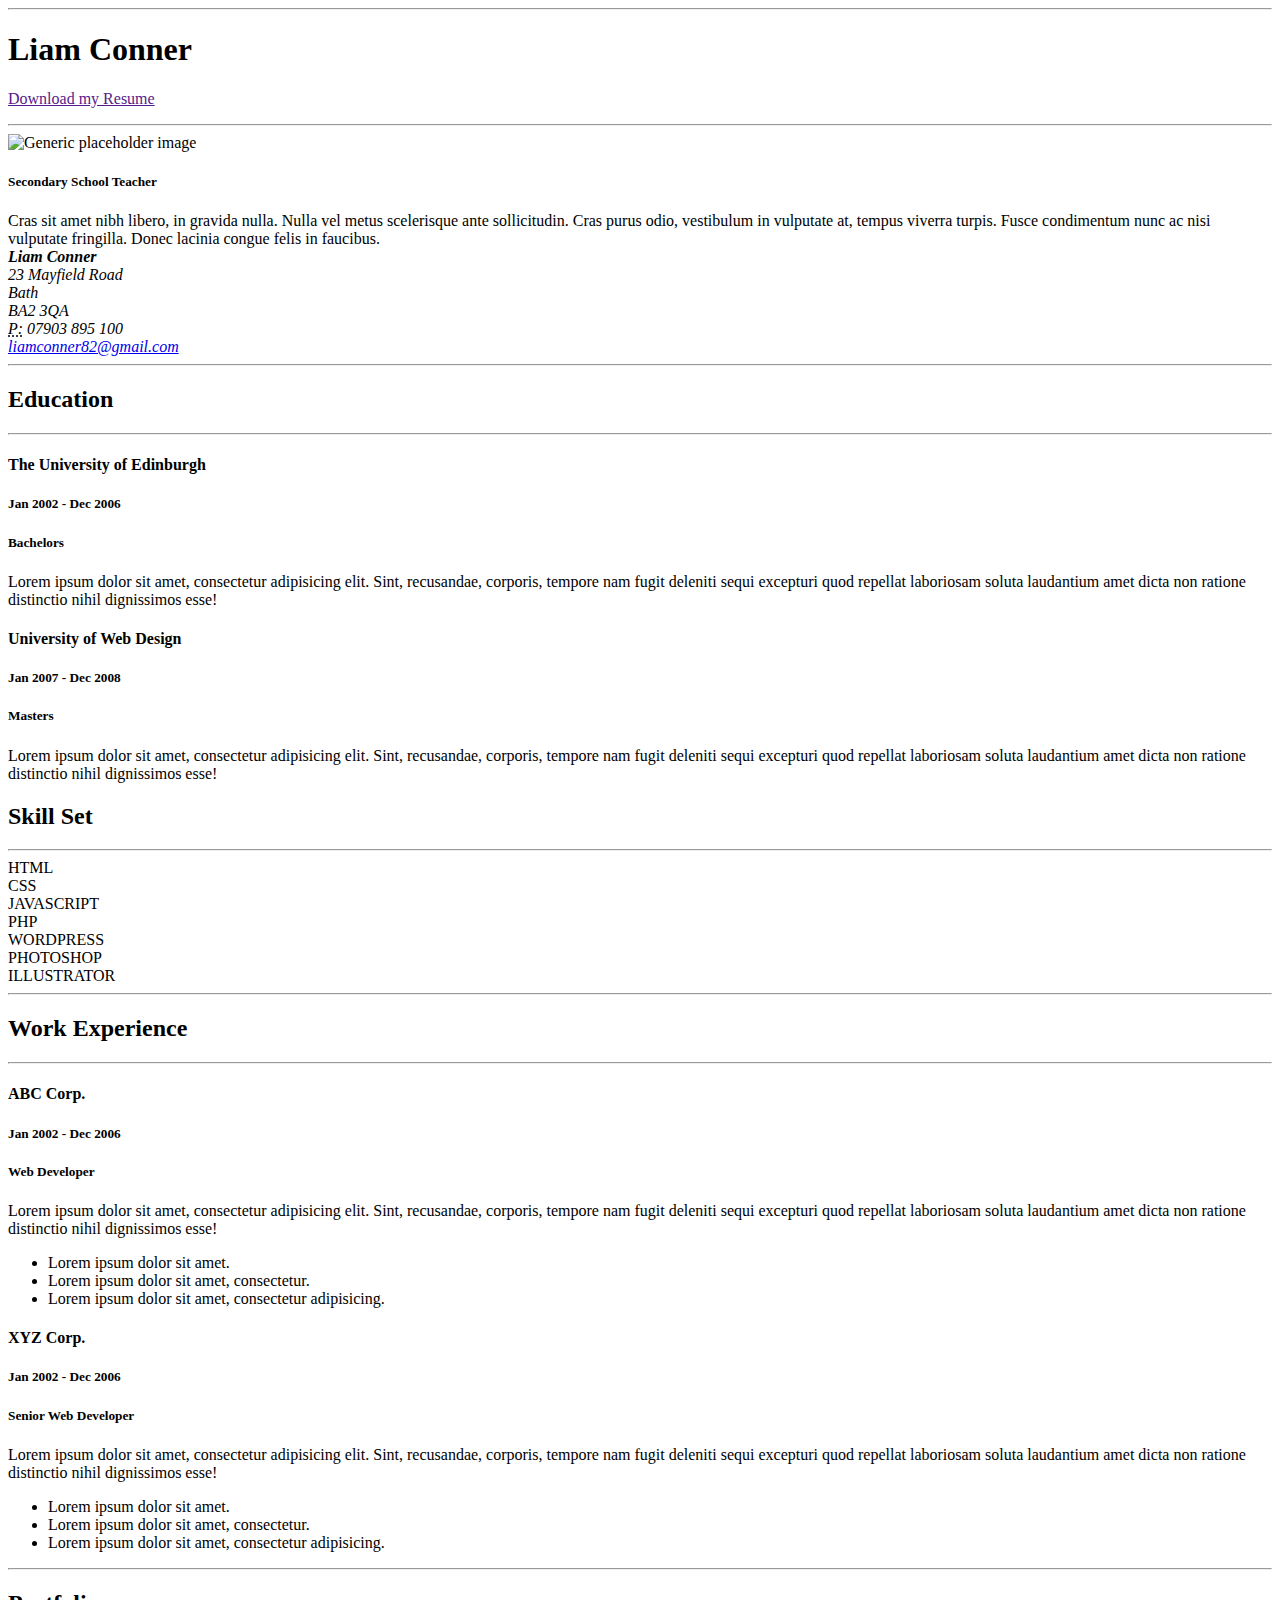
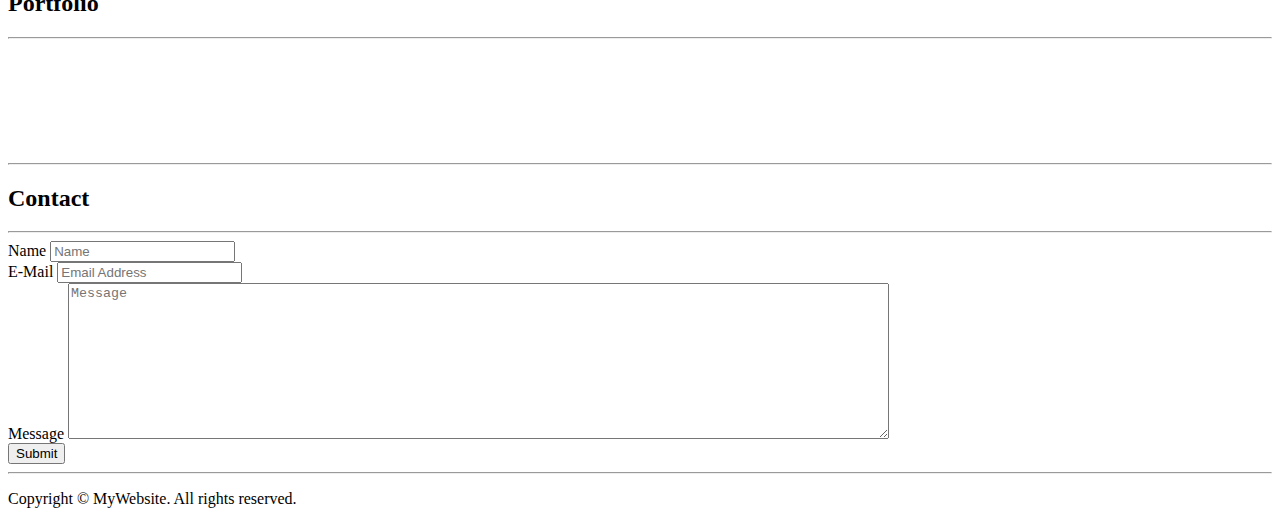
==== index.html @ d0fc73c2 "Rename Liam Conner Resume.html to index.html" ====
<!DOCTYPE html>
<html lang="en">
  <head>
    <meta charset="UTF-8">
    <meta http-equiv="X-UA-Compatible" content="IE=edge">
    <meta name="viewport" content="width=device-width, initial-scale=1">
    <title>Bootstrap Resume Page Template</title>
    <!-- Bootstrap -->
    <link href="css/bootstrap-4.4.1.css" rel="stylesheet">
  </head>
  <body>
    <div class="container">
      <hr>
      <div class="row">
        <div class="col-6">
          <h1>Liam Conner</h1>
        </div>
        <div class="col-6">
          <p class="text-right"><a href="">Download my Resume</a></p>
        </div>
      </div>
      <hr>
      <div class="row">
        <div class="col-md-8 col-sm-12">
          <div class="media">
            <img class="mr-3" src="images/115X115.gif" alt="Generic placeholder image">
            <div class="media-body">
              <h5 class="mt-0">Secondary School Teacher</h5>
              Cras sit amet nibh libero, in gravida nulla. Nulla vel metus scelerisque ante sollicitudin. Cras purus odio, vestibulum in vulputate at, tempus viverra turpis. Fusce condimentum nunc ac nisi vulputate fringilla. Donec lacinia congue felis in faucibus.
            </div>
          </div>
        </div>
        <div class="col-md-4 col-sm-12">
          <div class="row justify-content-md-around m-1">
            <address>
              <strong>Liam Conner</strong><br>
              23 Mayfield Road<br>
              Bath <br>BA2 3QA
				<br>
              <abbr title="Phone">P:</abbr> 07903 895 100<br>
              <a href="mailto:#">liamconner82@gmail.com</a>
            </address>
          </div>
        </div>
      </div>
      <hr>
      <div class="row">
        <div class="col-md-6 col-sm-12">
          <h2>Education</h2>
          <hr>
          <div class="row">
            <div class="col-6">
              <h4>The University of Edinburgh</h4>
            </div>
            <div class="col-6">
              <h5 class="text-right"><span aria-hidden="true"></span> Jan 2002 - Dec 2006</h5>
            </div>
          </div>
          <h5><span class="badge badge-secondary">Bachelors</span></h5>
          <p>Lorem ipsum dolor sit amet, consectetur adipisicing elit. Sint, recusandae, corporis, tempore nam fugit deleniti sequi excepturi quod repellat laboriosam soluta laudantium amet dicta non ratione distinctio nihil dignissimos esse!</p>
          <div class="row">
            <div class="col-6">
              <h4>University of Web Design</h4>
            </div>
            <div class="col-6">
              <h5 class="text-right"><span aria-hidden="true"></span> Jan 2007 - Dec 2008</h5>
            </div>
          </div>
          <h5><span class="badge badge-secondary">Masters</span></h5>
          <p>Lorem ipsum dolor sit amet, consectetur adipisicing elit. Sint, recusandae, corporis, tempore nam fugit deleniti sequi excepturi quod repellat laboriosam soluta laudantium amet dicta non ratione distinctio nihil dignissimos esse!</p>
        </div>
        <div class="col-md-6 col-sm-12">
          <h2>Skill Set</h2>
          <hr>
          <div class="progress mt-4">
            <div class="progress-bar bg-success" role="progressbar" aria-valuenow="85" aria-valuemin="0" aria-valuemax="100" style="width: 85%"> HTML</div>
          </div>
          <div class="progress mt-4">
            <div class="progress-bar bg-success" role="progressbar" aria-valuenow="80" aria-valuemin="0" aria-valuemax="100" style="width: 80%"> CSS</div>
          </div>
          <div class="progress mt-4">
            <div class="progress-bar bg-success" role="progressbar" aria-valuenow="70" aria-valuemin="0" aria-valuemax="100" style="width: 70%"> JAVASCRIPT</div>
          </div>
          <div class="progress mt-4">
            <div class="progress-bar bg-info" role="progressbar" aria-valuenow="60" aria-valuemin="0" aria-valuemax="100" style="width: 60%"> PHP</div>
          </div>
          <div class="progress mt-4">
            <div class="progress-bar bg-warning" role="progressbar" aria-valuenow="55" aria-valuemin="0" aria-valuemax="100" style="width: 55%"> WORDPRESS</div>
          </div>
          <div class="progress mt-4">
            <div class="progress-bar bg-danger" role="progressbar" aria-valuenow="50" aria-valuemin="0" aria-valuemax="100" style="width: 50%"> PHOTOSHOP</div>
          </div>
          <div class="progress mt-4">
            <div class="progress-bar bg-danger" role="progressbar" aria-valuenow="50" aria-valuemin="0" aria-valuemax="100" style="width: 50%"> ILLUSTRATOR</div>
          </div>
        </div>
      </div>
      <hr>
      <h2>Work Experience</h2>
      <hr>
      <div class="row">
        <div class="col-md-6 col-sm-12">
          <div class="row">
            <div class="col-5">
              <h4>ABC Corp.</h4>
            </div>
            <div class="col-6">
              <h5 class="text-right"><span aria-hidden="true"></span> Jan 2002 - Dec 2006</h5>
            </div>
          </div>
          <h5><span class="badge badge-secondary">Web Developer</span></h5>
          <p>Lorem ipsum dolor sit amet, consectetur adipisicing elit. Sint, recusandae, corporis, tempore nam fugit deleniti sequi excepturi quod repellat laboriosam soluta laudantium amet dicta non ratione distinctio nihil dignissimos esse!</p>
          <ul>
            <li>Lorem ipsum dolor sit amet.</li>
            <li>Lorem ipsum dolor sit amet, consectetur.</li>
            <li>Lorem ipsum dolor sit amet, consectetur adipisicing.</li>
          </ul>
        </div>
        <div class="col-md-6 col-sm-12">
          <div class="row">
            <div class="col-5">
              <h4>XYZ Corp.</h4>
            </div>
            <div class="col-6">
              <h5 class="text-right"><span aria-hidden="true"></span> Jan 2002 - Dec 2006</h5>
            </div>
          </div>
          <h5><span class="badge badge-secondary">Senior Web Developer</span></h5>
          <p>Lorem ipsum dolor sit amet, consectetur adipisicing elit. Sint, recusandae, corporis, tempore nam fugit deleniti sequi excepturi quod repellat laboriosam soluta laudantium amet dicta non ratione distinctio nihil dignissimos esse!</p>
          <ul>
            <li>Lorem ipsum dolor sit amet.</li>
            <li>Lorem ipsum dolor sit amet, consectetur.</li>
            <li>Lorem ipsum dolor sit amet, consectetur adipisicing.</li>
          </ul>
        </div>
      </div>
      <hr>
      <h2>Portfolio</h2>
      <hr>
      <div class="container">
        <div class="row text-center">
          <div class="col-sm-4 col-12 p-0"><img class="img-thumbnail"  src="images/300X200.gif" alt=""></div>
          <div class="col-sm-4 col-12 p-0"><img class="img-thumbnail"  src="images/300X200.gif" alt=""></div>
          <div class="col-sm-4 col-12 p-0"><img class="img-thumbnail"  src="images/300X200.gif" alt=""></div>
        </div>
        <div class="row text-center">
          <div class="col-sm-4 col-12 p-0"><img class="img-thumbnail"  src="images/300X200.gif" alt=""></div>
          <div class="col-sm-4 col-12 p-0"><img class="img-thumbnail"  src="images/300X200.gif" alt=""></div>
          <div class="col-sm-4 col-12 p-0"><img class="img-thumbnail"  src="images/300X200.gif" alt=""></div>
        </div>
      </div>
      <hr>
      <h2>Contact</h2>
      <hr>
      <div class="container">
        <div class="row justify-content-center">
          <div class="col-lg-8  col-12 jumbotron">
            <form>
              <div class="form-group">
                <label for="name">Name</label>
                <input type="text" class="form-control" id="name" name="name" placeholder="Name">
              </div>
              <div class="form-group">
                <label for="email">E-Mail</label>
                <input type="email" class="form-control" id="email" name="email" placeholder="Email Address" aria-describedby="emailHelp">
                <span id="emailHelp" class="form-text text-muted" style="display: none;">Please enter a valid e-mail address.</span>
              </div>
              <div class="form-group">
                <label for="message">Message</label>
                <textarea rows="10" cols="100" class="form-control" id="message" name="message" placeholder="Message" aria-describedby="messageHelp"></textarea>
                <span id="messageHelp" class="form-text text-muted" style="display: none;">Please enter a message.</span>
              </div>
              <div class="text-center">
                <button type="submit" class="btn btn-primary">Submit</button>
              </div>
            </form>
          </div>
        </div>
      </div>
      <hr>
      <footer class="text-center">
        <div class="container">
          <div class="row">
            <div class="col-12">
              <p>Copyright © MyWebsite. All rights reserved.</p>
            </div>
          </div>
        </div>
      </footer>
    </div>
    <!-- jQuery (necessary for Bootstrap's JavaScript plugins) -->
    <script src="js/jquery-3.4.1.min.js"></script>
    <!-- Include all compiled plugins (below), or include individual files as needed -->
    <script src="js/popper.min.js"></script>
    <script src="js/bootstrap-4.4.1.js"></script>
  </body>
</html>
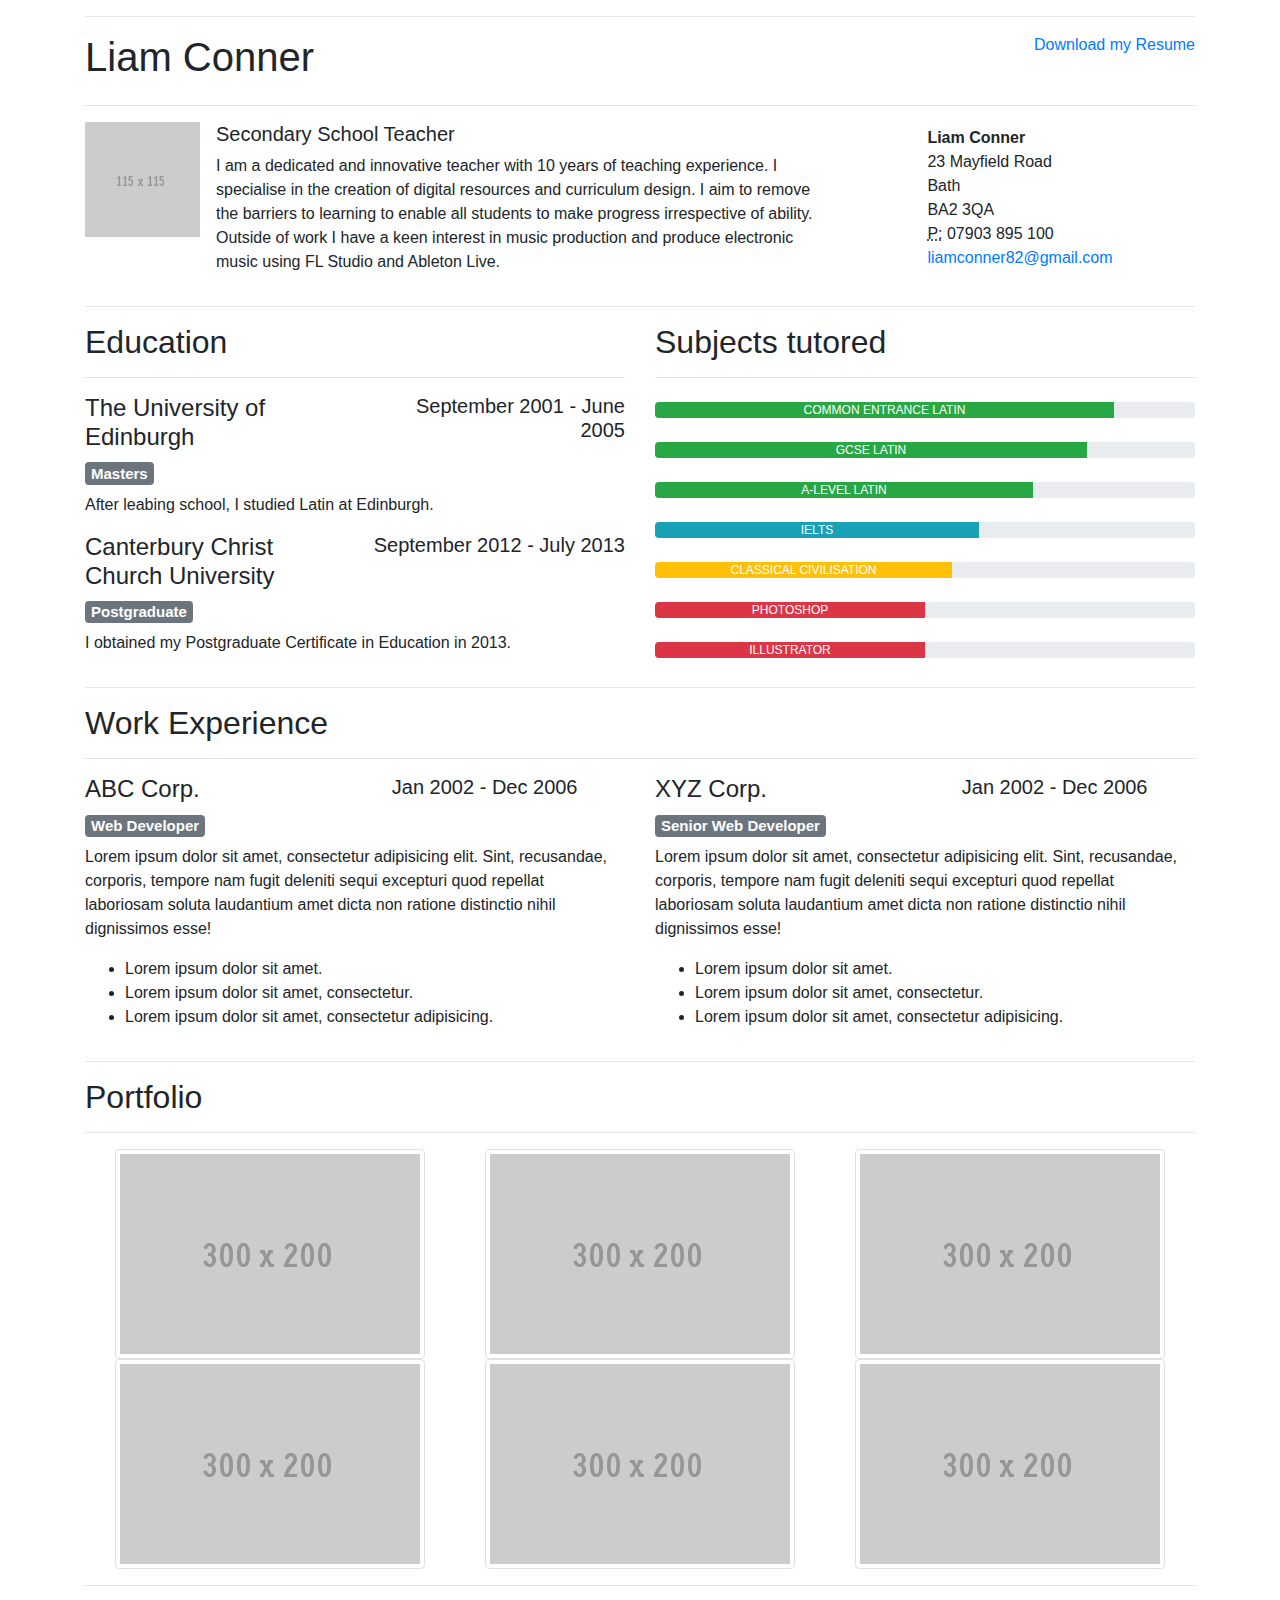
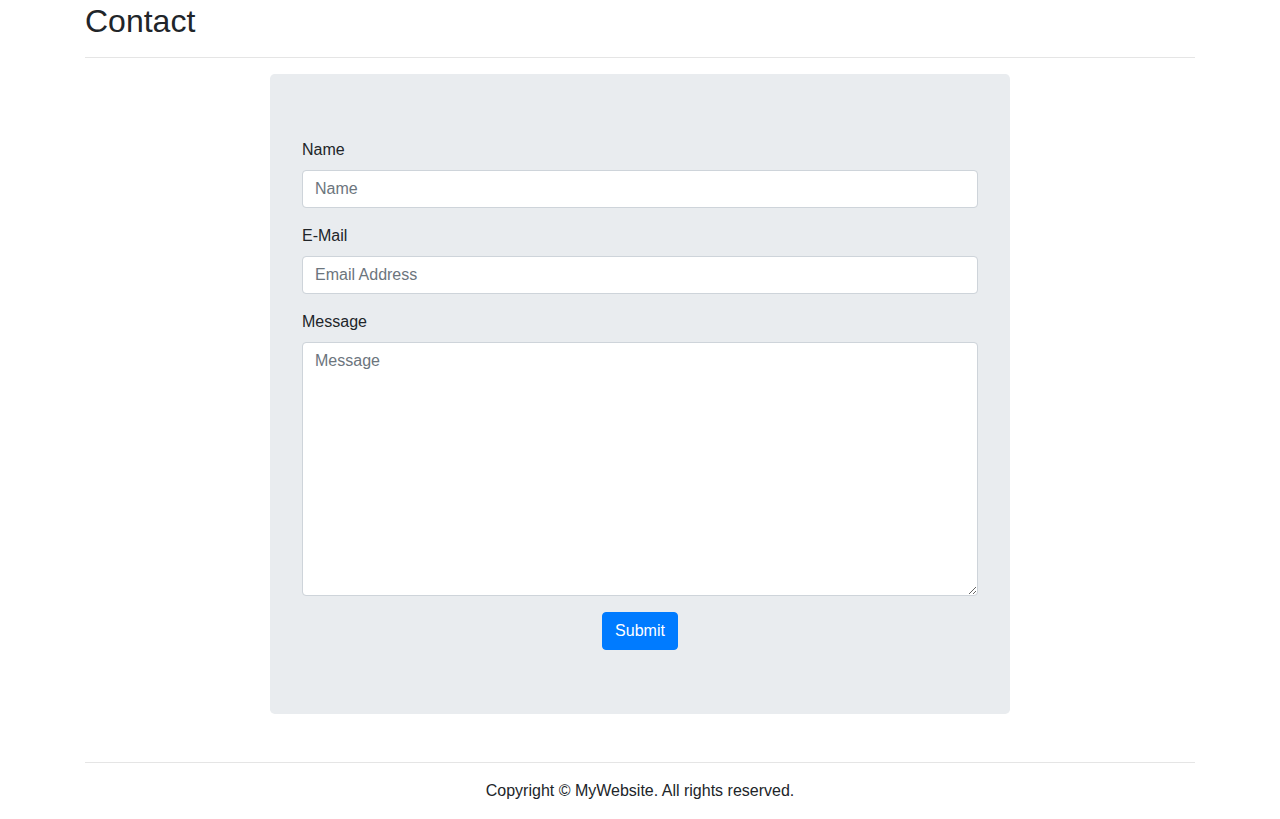
==== commit e2293cc0: "Rename Liam Conner Resume.html to index.html" ====
--- a/index.html
+++ b/index.html
@@ -26,7 +26,7 @@
             <img class="mr-3" src="images/115X115.gif" alt="Generic placeholder image">
             <div class="media-body">
               <h5 class="mt-0">Secondary School Teacher</h5>
-              Cras sit amet nibh libero, in gravida nulla. Nulla vel metus scelerisque ante sollicitudin. Cras purus odio, vestibulum in vulputate at, tempus viverra turpis. Fusce condimentum nunc ac nisi vulputate fringilla. Donec lacinia congue felis in faucibus.
+              I am a dedicated and innovative teacher with 10 years of teaching experience. I specialise in the creation of digital resources and curriculum design. I aim to remove the barriers to learning to enable all students to make progress irrespective of ability. Outside of work I have a keen interest in music production and produce electronic music using FL Studio and Ableton Live.
             </div>
           </div>
         </div>
@@ -53,39 +53,39 @@
               <h4>The University of Edinburgh</h4>
             </div>
             <div class="col-6">
-              <h5 class="text-right"><span aria-hidden="true"></span> Jan 2002 - Dec 2006</h5>
-            </div>
-          </div>
-          <h5><span class="badge badge-secondary">Bachelors</span></h5>
-          <p>Lorem ipsum dolor sit amet, consectetur adipisicing elit. Sint, recusandae, corporis, tempore nam fugit deleniti sequi excepturi quod repellat laboriosam soluta laudantium amet dicta non ratione distinctio nihil dignissimos esse!</p>
-          <div class="row">
-            <div class="col-6">
-              <h4>University of Web Design</h4>
-            </div>
-            <div class="col-6">
-              <h5 class="text-right"><span aria-hidden="true"></span> Jan 2007 - Dec 2008</h5>
+              <h5 class="text-right"><span aria-hidden="true"></span> September 2001 - June 2005</h5>
             </div>
           </div>
           <h5><span class="badge badge-secondary">Masters</span></h5>
-          <p>Lorem ipsum dolor sit amet, consectetur adipisicing elit. Sint, recusandae, corporis, tempore nam fugit deleniti sequi excepturi quod repellat laboriosam soluta laudantium amet dicta non ratione distinctio nihil dignissimos esse!</p>
+          <p>After leabing school, I studied Latin at Edinburgh.</p>
+          <div class="row">
+            <div class="col-6">
+              <h4>Canterbury Christ Church University</h4>
+            </div>
+            <div class="col-6">
+              <h5 class="text-right"><span aria-hidden="true"></span> September 2012 - July 2013</h5>
+            </div>
+          </div>
+          <h5><span class="badge badge-secondary">Postgraduate</span></h5>
+          <p>I obtained my Postgraduate Certificate in Education in 2013.</p>
         </div>
         <div class="col-md-6 col-sm-12">
-          <h2>Skill Set</h2>
+          <h2>Subjects tutored</h2>
           <hr>
           <div class="progress mt-4">
-            <div class="progress-bar bg-success" role="progressbar" aria-valuenow="85" aria-valuemin="0" aria-valuemax="100" style="width: 85%"> HTML</div>
+            <div class="progress-bar bg-success" role="progressbar" aria-valuenow="85" aria-valuemin="0" aria-valuemax="100" style="width: 85%"> COMMON ENTRANCE LATIN</div>
           </div>
           <div class="progress mt-4">
-            <div class="progress-bar bg-success" role="progressbar" aria-valuenow="80" aria-valuemin="0" aria-valuemax="100" style="width: 80%"> CSS</div>
+            <div class="progress-bar bg-success" role="progressbar" aria-valuenow="80" aria-valuemin="0" aria-valuemax="100" style="width: 80%"> GCSE LATIN</div>
           </div>
           <div class="progress mt-4">
-            <div class="progress-bar bg-success" role="progressbar" aria-valuenow="70" aria-valuemin="0" aria-valuemax="100" style="width: 70%"> JAVASCRIPT</div>
+            <div class="progress-bar bg-success" role="progressbar" aria-valuenow="70" aria-valuemin="0" aria-valuemax="100" style="width: 70%"> A-LEVEL LATIN</div>
           </div>
           <div class="progress mt-4">
-            <div class="progress-bar bg-info" role="progressbar" aria-valuenow="60" aria-valuemin="0" aria-valuemax="100" style="width: 60%"> PHP</div>
+            <div class="progress-bar bg-info" role="progressbar" aria-valuenow="60" aria-valuemin="0" aria-valuemax="100" style="width: 60%"> IELTS</div>
           </div>
           <div class="progress mt-4">
-            <div class="progress-bar bg-warning" role="progressbar" aria-valuenow="55" aria-valuemin="0" aria-valuemax="100" style="width: 55%"> WORDPRESS</div>
+            <div class="progress-bar bg-warning" role="progressbar" aria-valuenow="55" aria-valuemin="0" aria-valuemax="100" style="width: 55%"> CLASSICAL CIVILISATION</div>
           </div>
           <div class="progress mt-4">
             <div class="progress-bar bg-danger" role="progressbar" aria-valuenow="50" aria-valuemin="0" aria-valuemax="100" style="width: 50%"> PHOTOSHOP</div>
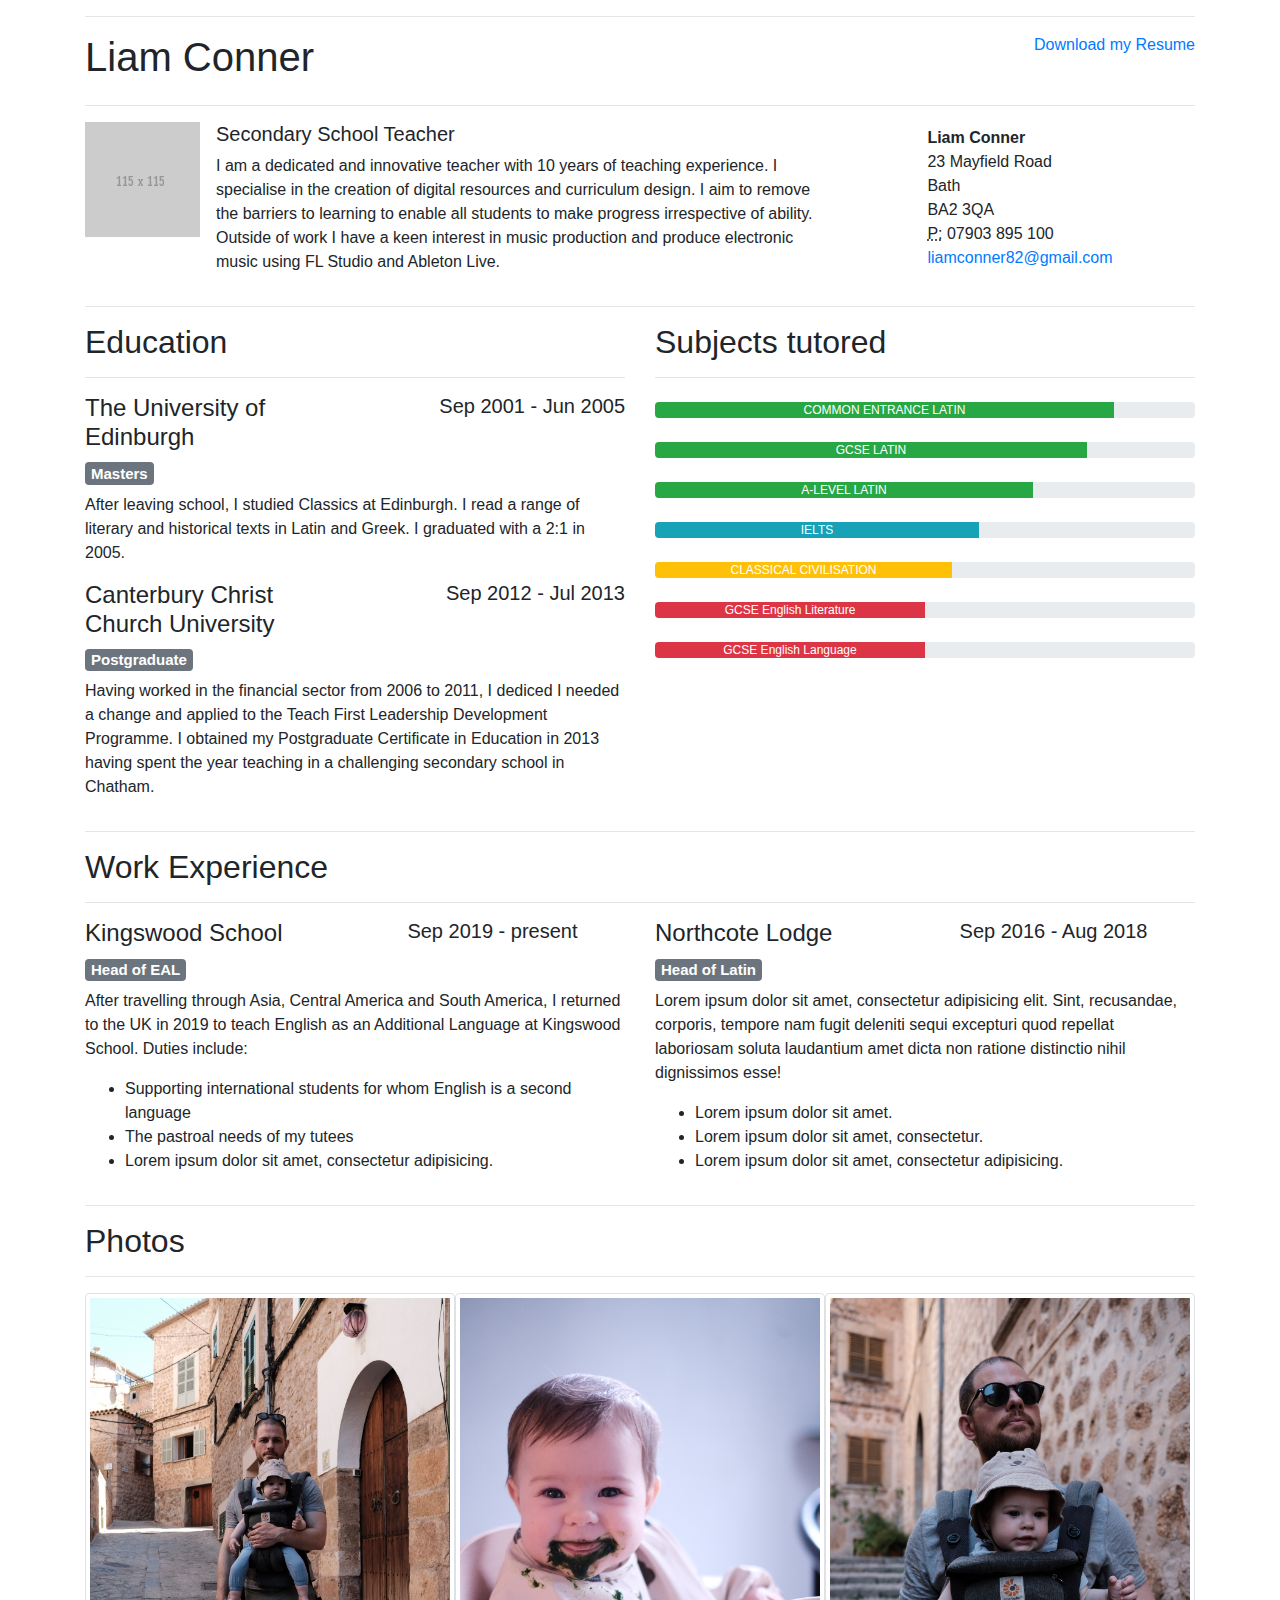
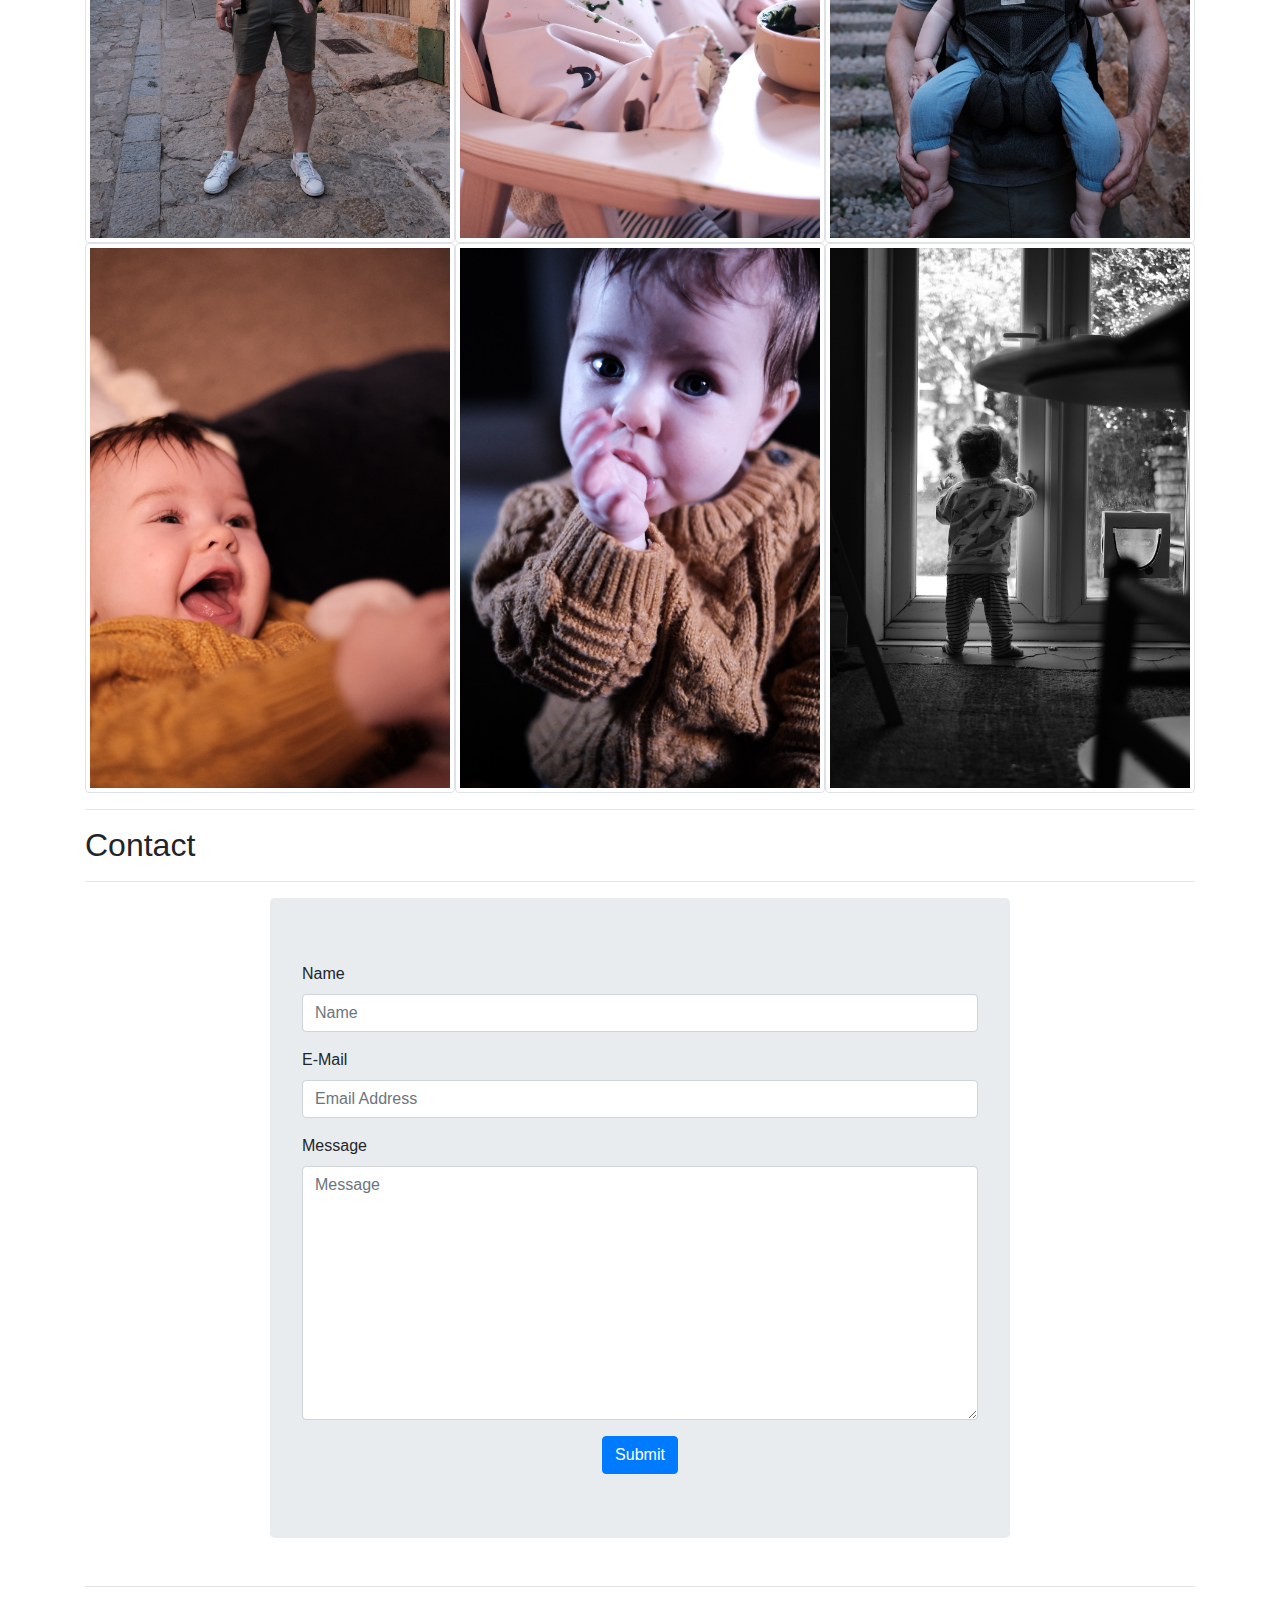
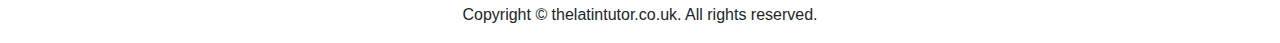
==== commit b7eac646: "Rename Liam Conner Resume.html to index.html" ====
--- a/index.html
+++ b/index.html
@@ -53,21 +53,21 @@
               <h4>The University of Edinburgh</h4>
             </div>
             <div class="col-6">
-              <h5 class="text-right"><span aria-hidden="true"></span> September 2001 - June 2005</h5>
+              <h5 class="text-right"><span aria-hidden="true"></span> Sep 2001 - Jun 2005</h5>
             </div>
           </div>
           <h5><span class="badge badge-secondary">Masters</span></h5>
-          <p>After leabing school, I studied Latin at Edinburgh.</p>
+          <p>After leaving school, I studied Classics at Edinburgh. I read a range of literary and historical texts in Latin and Greek. I graduated with a 2:1 in 2005.</p>
           <div class="row">
             <div class="col-6">
               <h4>Canterbury Christ Church University</h4>
             </div>
             <div class="col-6">
-              <h5 class="text-right"><span aria-hidden="true"></span> September 2012 - July 2013</h5>
+              <h5 class="text-right"><span aria-hidden="true"></span> Sep 2012 - Jul 2013</h5>
             </div>
           </div>
           <h5><span class="badge badge-secondary">Postgraduate</span></h5>
-          <p>I obtained my Postgraduate Certificate in Education in 2013.</p>
+          <p>Having worked in the financial sector from 2006 to 2011, I dediced I needed a change and applied to the Teach First Leadership Development Programme. I obtained my Postgraduate Certificate in Education in 2013 having spent the year teaching in a challenging secondary school in Chatham.</p>
         </div>
         <div class="col-md-6 col-sm-12">
           <h2>Subjects tutored</h2>
@@ -88,10 +88,10 @@
             <div class="progress-bar bg-warning" role="progressbar" aria-valuenow="55" aria-valuemin="0" aria-valuemax="100" style="width: 55%"> CLASSICAL CIVILISATION</div>
           </div>
           <div class="progress mt-4">
-            <div class="progress-bar bg-danger" role="progressbar" aria-valuenow="50" aria-valuemin="0" aria-valuemax="100" style="width: 50%"> PHOTOSHOP</div>
+            <div class="progress-bar bg-danger" role="progressbar" aria-valuenow="50" aria-valuemin="0" aria-valuemax="100" style="width: 50%"> GCSE English Literature</div>
           </div>
           <div class="progress mt-4">
-            <div class="progress-bar bg-danger" role="progressbar" aria-valuenow="50" aria-valuemin="0" aria-valuemax="100" style="width: 50%"> ILLUSTRATOR</div>
+            <div class="progress-bar bg-danger" role="progressbar" aria-valuenow="50" aria-valuemin="0" aria-valuemax="100" style="width: 50%"> GCSE English Language</div>
           </div>
         </div>
       </div>
@@ -102,30 +102,30 @@
         <div class="col-md-6 col-sm-12">
           <div class="row">
             <div class="col-5">
-              <h4>ABC Corp.</h4>
+              <h4>Kingswood School</h4>
             </div>
             <div class="col-6">
-              <h5 class="text-right"><span aria-hidden="true"></span> Jan 2002 - Dec 2006</h5>
+              <h5 class="text-right"><span aria-hidden="true"></span> Sep 2019 - present</h5>
             </div>
           </div>
-          <h5><span class="badge badge-secondary">Web Developer</span></h5>
-          <p>Lorem ipsum dolor sit amet, consectetur adipisicing elit. Sint, recusandae, corporis, tempore nam fugit deleniti sequi excepturi quod repellat laboriosam soluta laudantium amet dicta non ratione distinctio nihil dignissimos esse!</p>
+          <h5><span class="badge badge-secondary">Head of EAL</span></h5>
+          <p>After travelling through Asia, Central America and South America, I returned to the UK in 2019 to teach English as an Additional Language at Kingswood School. Duties include:</p>
           <ul>
-            <li>Lorem ipsum dolor sit amet.</li>
-            <li>Lorem ipsum dolor sit amet, consectetur.</li>
+            <li>Supporting international students for whom English is a second language</li>
+            <li>The pastroal needs of my tutees</li>
             <li>Lorem ipsum dolor sit amet, consectetur adipisicing.</li>
           </ul>
         </div>
         <div class="col-md-6 col-sm-12">
           <div class="row">
             <div class="col-5">
-              <h4>XYZ Corp.</h4>
+              <h4>Northcote Lodge</h4>
             </div>
             <div class="col-6">
-              <h5 class="text-right"><span aria-hidden="true"></span> Jan 2002 - Dec 2006</h5>
+              <h5 class="text-right"><span aria-hidden="true"></span> Sep 2016 - Aug 2018</h5>
             </div>
           </div>
-          <h5><span class="badge badge-secondary">Senior Web Developer</span></h5>
+          <h5><span class="badge badge-secondary">Head of Latin</span></h5>
           <p>Lorem ipsum dolor sit amet, consectetur adipisicing elit. Sint, recusandae, corporis, tempore nam fugit deleniti sequi excepturi quod repellat laboriosam soluta laudantium amet dicta non ratione distinctio nihil dignissimos esse!</p>
           <ul>
             <li>Lorem ipsum dolor sit amet.</li>
@@ -135,18 +135,18 @@
         </div>
       </div>
       <hr>
-      <h2>Portfolio</h2>
+      <h2>Photos</h2>
       <hr>
       <div class="container">
         <div class="row text-center">
-          <div class="col-sm-4 col-12 p-0"><img class="img-thumbnail"  src="images/300X200.gif" alt=""></div>
-          <div class="col-sm-4 col-12 p-0"><img class="img-thumbnail"  src="images/300X200.gif" alt=""></div>
-          <div class="col-sm-4 col-12 p-0"><img class="img-thumbnail"  src="images/300X200.gif" alt=""></div>
+          <div class="col-sm-4 col-12 p-0"><img class="img-thumbnail"  src="images/Olive and me Mallorca.JPG" alt=""></div>
+          <div class="col-sm-4 col-12 p-0"><img class="img-thumbnail"  src="images/Olive and spinach.JPG" alt=""></div>
+          <div class="col-sm-4 col-12 p-0"><img class="img-thumbnail"  src="images/Olive and me sunglasses.JPG" alt=""></div>
         </div>
         <div class="row text-center">
-          <div class="col-sm-4 col-12 p-0"><img class="img-thumbnail"  src="images/300X200.gif" alt=""></div>
-          <div class="col-sm-4 col-12 p-0"><img class="img-thumbnail"  src="images/300X200.gif" alt=""></div>
-          <div class="col-sm-4 col-12 p-0"><img class="img-thumbnail"  src="images/300X200.gif" alt=""></div>
+          <div class="col-sm-4 col-12 p-0"><img class="img-thumbnail"  src="images/Olive smiling.JPG" alt=""></div>
+          <div class="col-sm-4 col-12 p-0"><img class="img-thumbnail"  src="images/Olive sucking thumb.JPG" alt=""></div>
+          <div class="col-sm-4 col-12 p-0"><img class="img-thumbnail"  src="images/Olive by window.JPG" alt=""></div>
         </div>
       </div>
       <hr>
@@ -182,7 +182,7 @@
         <div class="container">
           <div class="row">
             <div class="col-12">
-              <p>Copyright © MyWebsite. All rights reserved.</p>
+              <p>Copyright © thelatintutor.co.uk. All rights reserved.</p>
             </div>
           </div>
         </div>
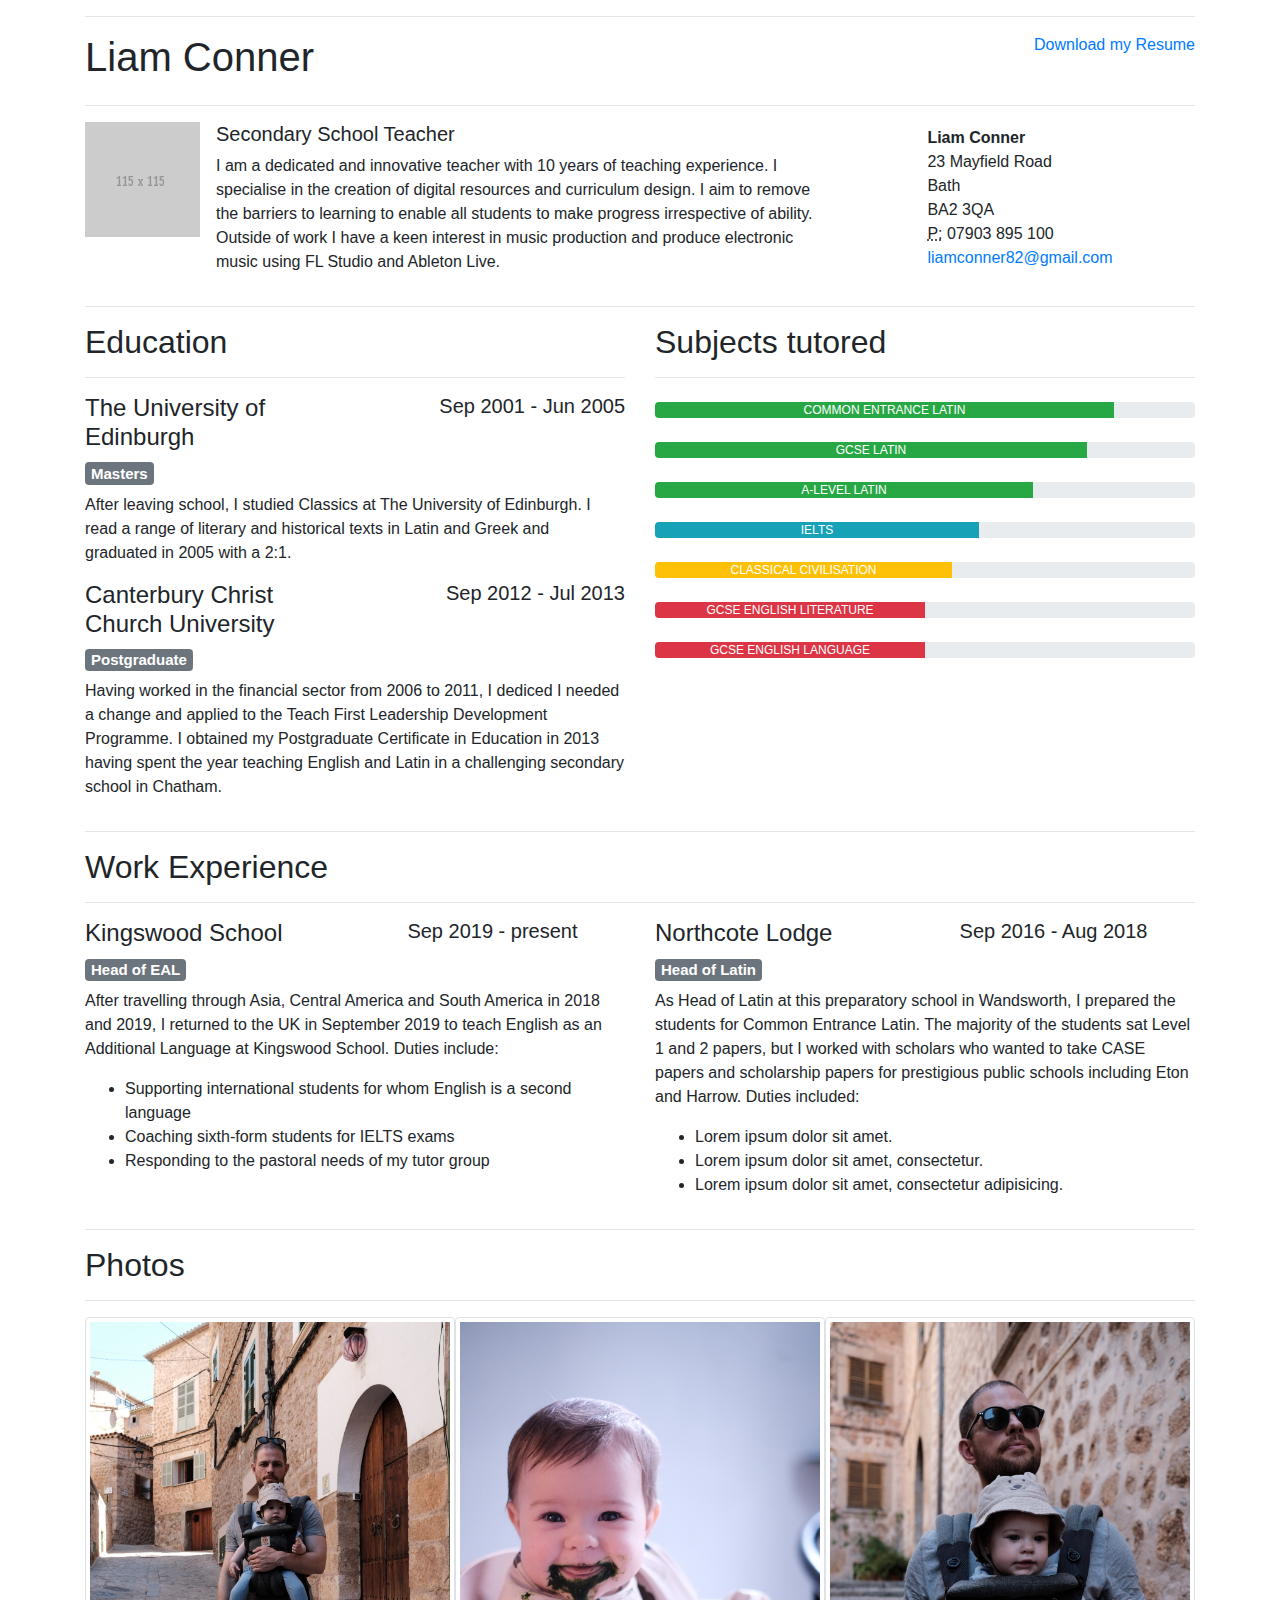
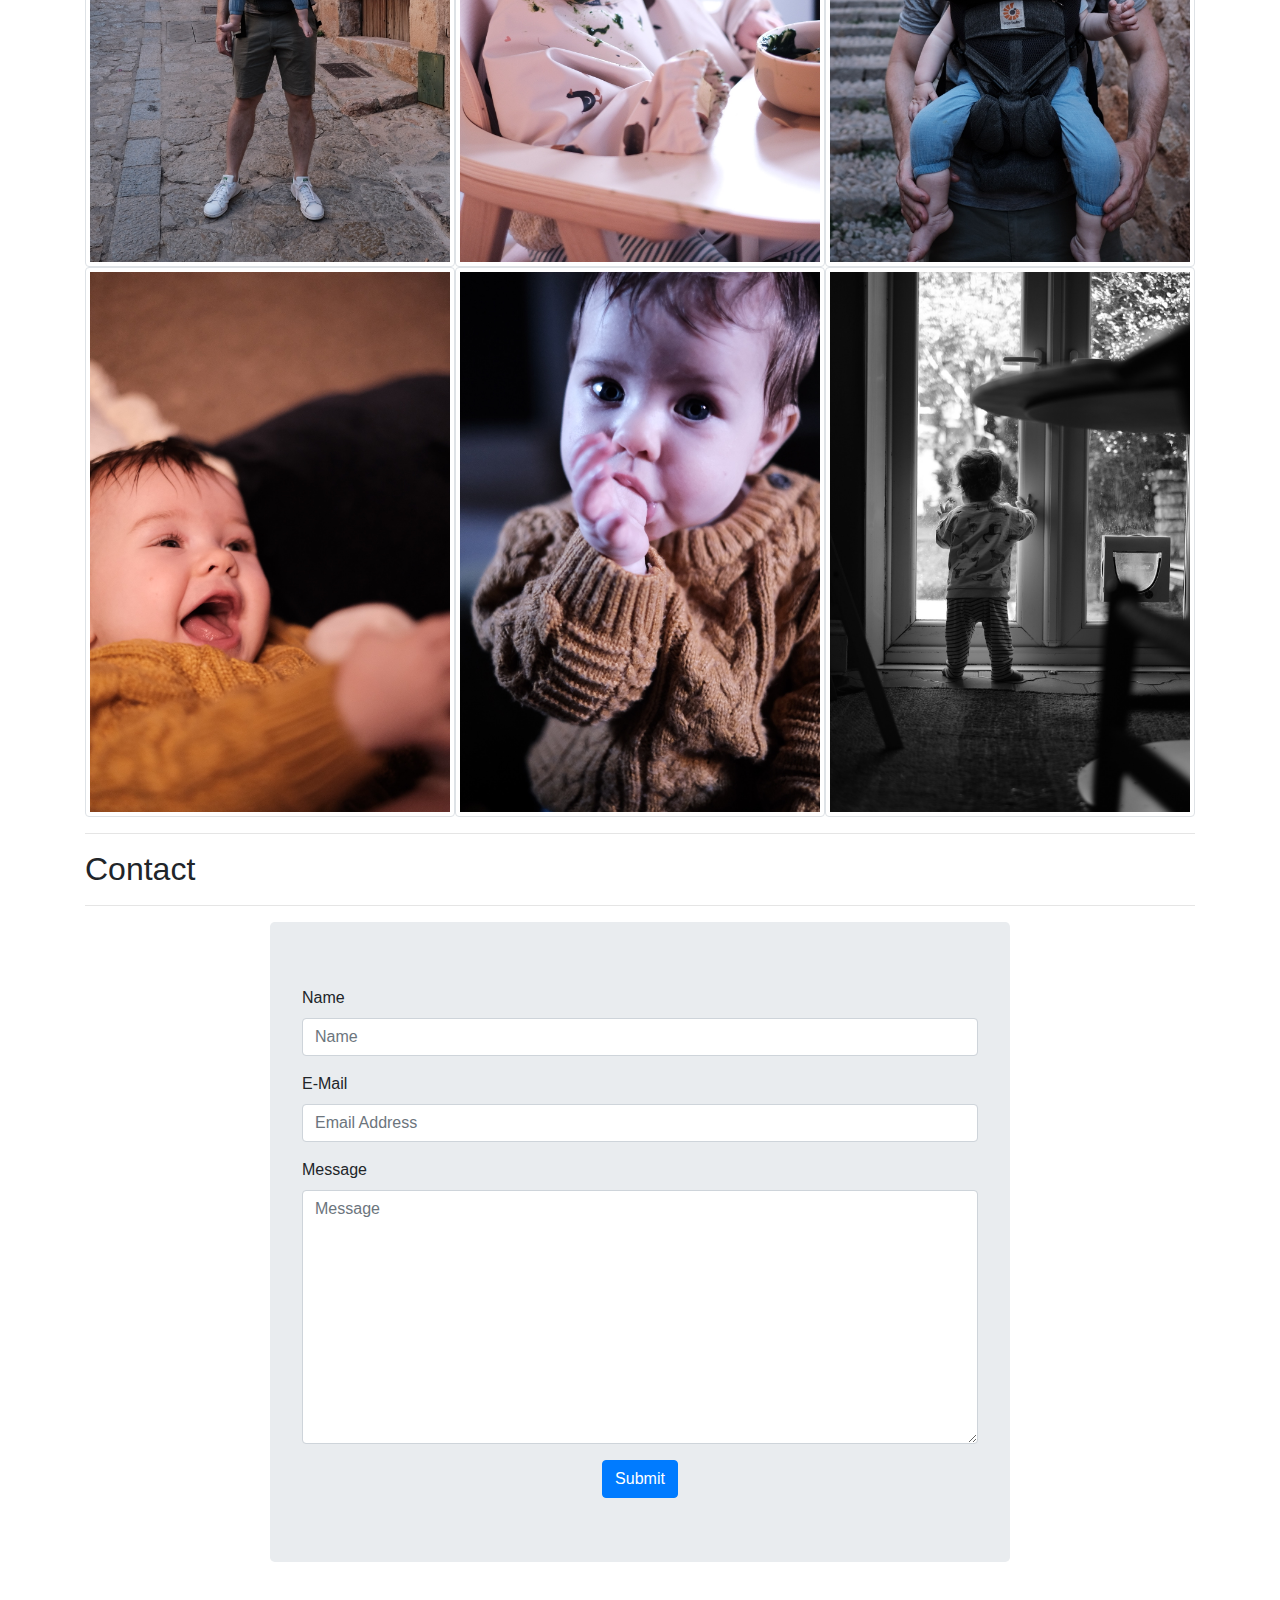
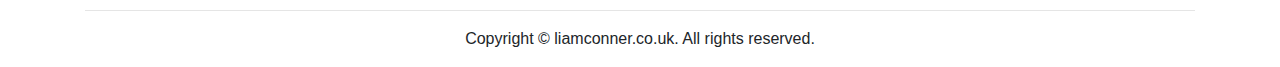
==== commit 20f52e9c: "Rename Liam Conner Resume.html to index.html" ====
--- a/index.html
+++ b/index.html
@@ -4,7 +4,7 @@
     <meta charset="UTF-8">
     <meta http-equiv="X-UA-Compatible" content="IE=edge">
     <meta name="viewport" content="width=device-width, initial-scale=1">
-    <title>Bootstrap Resume Page Template</title>
+    <title>Liam Conner</title>
     <!-- Bootstrap -->
     <link href="css/bootstrap-4.4.1.css" rel="stylesheet">
   </head>
@@ -38,7 +38,7 @@
               Bath <br>BA2 3QA
 				<br>
               <abbr title="Phone">P:</abbr> 07903 895 100<br>
-              <a href="mailto:#">liamconner82@gmail.com</a>
+              <a href="mailto:liamconner82@gmail.com">liamconner82@gmail.com</a>
             </address>
           </div>
         </div>
@@ -57,7 +57,7 @@
             </div>
           </div>
           <h5><span class="badge badge-secondary">Masters</span></h5>
-          <p>After leaving school, I studied Classics at Edinburgh. I read a range of literary and historical texts in Latin and Greek. I graduated with a 2:1 in 2005.</p>
+          <p>After leaving school, I studied Classics at The University of Edinburgh. I read a range of literary and historical texts in Latin and Greek and graduated in 2005 with a 2:1.</p>
           <div class="row">
             <div class="col-6">
               <h4>Canterbury Christ Church University</h4>
@@ -67,7 +67,7 @@
             </div>
           </div>
           <h5><span class="badge badge-secondary">Postgraduate</span></h5>
-          <p>Having worked in the financial sector from 2006 to 2011, I dediced I needed a change and applied to the Teach First Leadership Development Programme. I obtained my Postgraduate Certificate in Education in 2013 having spent the year teaching in a challenging secondary school in Chatham.</p>
+          <p>Having worked in the financial sector from 2006 to 2011, I dediced I needed a change and applied to the Teach First Leadership Development Programme. I obtained my Postgraduate Certificate in Education in 2013 having spent the year teaching English and Latin in a challenging secondary school in Chatham.</p>
         </div>
         <div class="col-md-6 col-sm-12">
           <h2>Subjects tutored</h2>
@@ -88,10 +88,10 @@
             <div class="progress-bar bg-warning" role="progressbar" aria-valuenow="55" aria-valuemin="0" aria-valuemax="100" style="width: 55%"> CLASSICAL CIVILISATION</div>
           </div>
           <div class="progress mt-4">
-            <div class="progress-bar bg-danger" role="progressbar" aria-valuenow="50" aria-valuemin="0" aria-valuemax="100" style="width: 50%"> GCSE English Literature</div>
+            <div class="progress-bar bg-danger" role="progressbar" aria-valuenow="50" aria-valuemin="0" aria-valuemax="100" style="width: 50%"> GCSE ENGLISH LITERATURE</div>
           </div>
           <div class="progress mt-4">
-            <div class="progress-bar bg-danger" role="progressbar" aria-valuenow="50" aria-valuemin="0" aria-valuemax="100" style="width: 50%"> GCSE English Language</div>
+            <div class="progress-bar bg-danger" role="progressbar" aria-valuenow="50" aria-valuemin="0" aria-valuemax="100" style="width: 50%"> GCSE ENGLISH LANGUAGE</div>
           </div>
         </div>
       </div>
@@ -109,11 +109,11 @@
             </div>
           </div>
           <h5><span class="badge badge-secondary">Head of EAL</span></h5>
-          <p>After travelling through Asia, Central America and South America, I returned to the UK in 2019 to teach English as an Additional Language at Kingswood School. Duties include:</p>
+          <p>After travelling through Asia, Central America and South America in 2018 and 2019, I returned to the UK in September 2019 to teach English as an Additional Language at Kingswood School. Duties include:</p>
           <ul>
             <li>Supporting international students for whom English is a second language</li>
-            <li>The pastroal needs of my tutees</li>
-            <li>Lorem ipsum dolor sit amet, consectetur adipisicing.</li>
+            <li>Coaching sixth-form students for IELTS exams</li>
+            <li>Responding to the pastoral needs of my tutor group</li>
           </ul>
         </div>
         <div class="col-md-6 col-sm-12">
@@ -126,7 +126,7 @@
             </div>
           </div>
           <h5><span class="badge badge-secondary">Head of Latin</span></h5>
-          <p>Lorem ipsum dolor sit amet, consectetur adipisicing elit. Sint, recusandae, corporis, tempore nam fugit deleniti sequi excepturi quod repellat laboriosam soluta laudantium amet dicta non ratione distinctio nihil dignissimos esse!</p>
+          <p>As Head of Latin at this preparatory school in Wandsworth, I prepared the students for Common Entrance Latin. The majority of the students sat Level 1 and 2 papers, but I worked with scholars who wanted to take CASE papers and scholarship papers for prestigious public schools including Eton and Harrow. Duties included:</p>
           <ul>
             <li>Lorem ipsum dolor sit amet.</li>
             <li>Lorem ipsum dolor sit amet, consectetur.</li>
@@ -182,7 +182,7 @@
         <div class="container">
           <div class="row">
             <div class="col-12">
-              <p>Copyright © thelatintutor.co.uk. All rights reserved.</p>
+              <p>Copyright © liamconner.co.uk. All rights reserved.</p>
             </div>
           </div>
         </div>
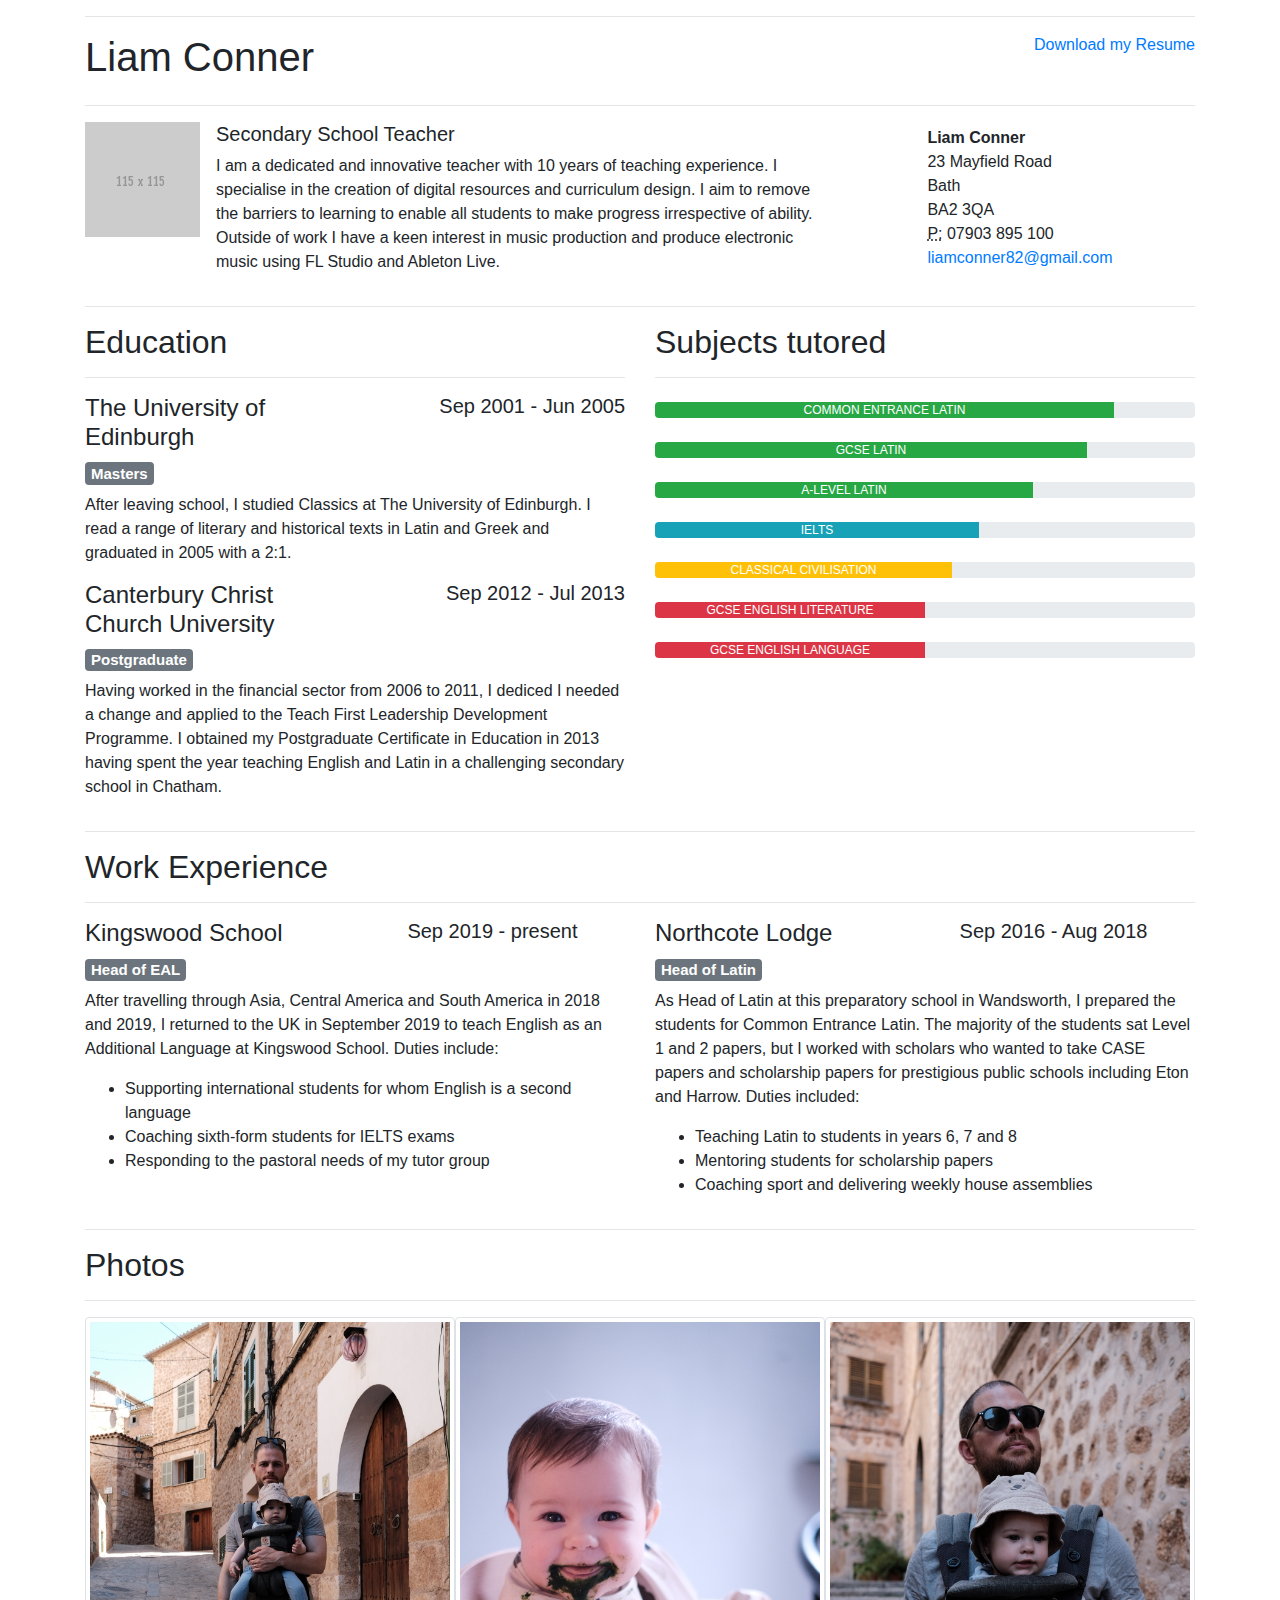
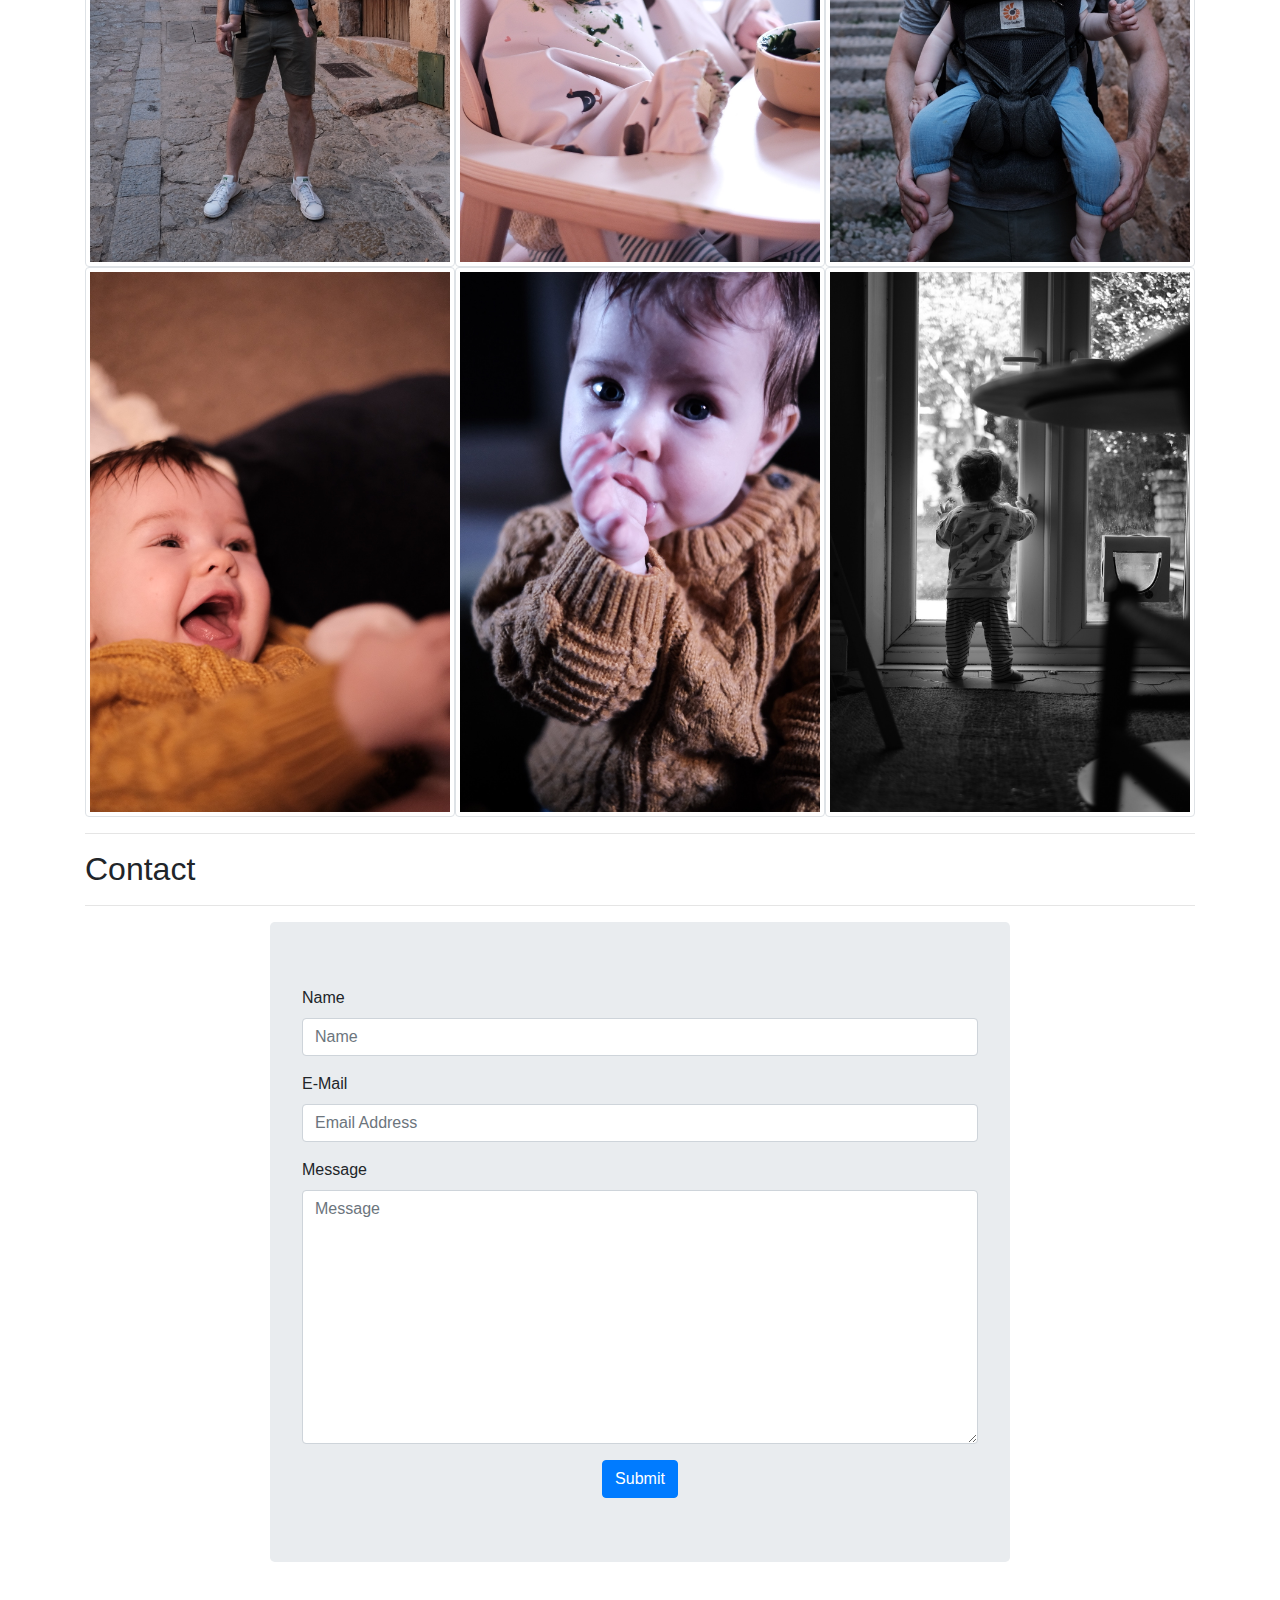
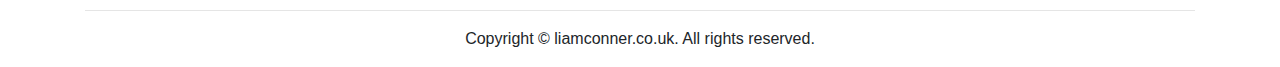
==== commit 45377690: "Rename Liam Conner Resume.html to index.html" ====
--- a/index.html
+++ b/index.html
@@ -128,9 +128,9 @@
           <h5><span class="badge badge-secondary">Head of Latin</span></h5>
           <p>As Head of Latin at this preparatory school in Wandsworth, I prepared the students for Common Entrance Latin. The majority of the students sat Level 1 and 2 papers, but I worked with scholars who wanted to take CASE papers and scholarship papers for prestigious public schools including Eton and Harrow. Duties included:</p>
           <ul>
-            <li>Lorem ipsum dolor sit amet.</li>
-            <li>Lorem ipsum dolor sit amet, consectetur.</li>
-            <li>Lorem ipsum dolor sit amet, consectetur adipisicing.</li>
+            <li>Teaching Latin to students in years 6, 7 and 8</li>
+            <li>Mentoring students for scholarship papers</li>
+            <li>Coaching sport and delivering weekly house assemblies</li>
           </ul>
         </div>
       </div>
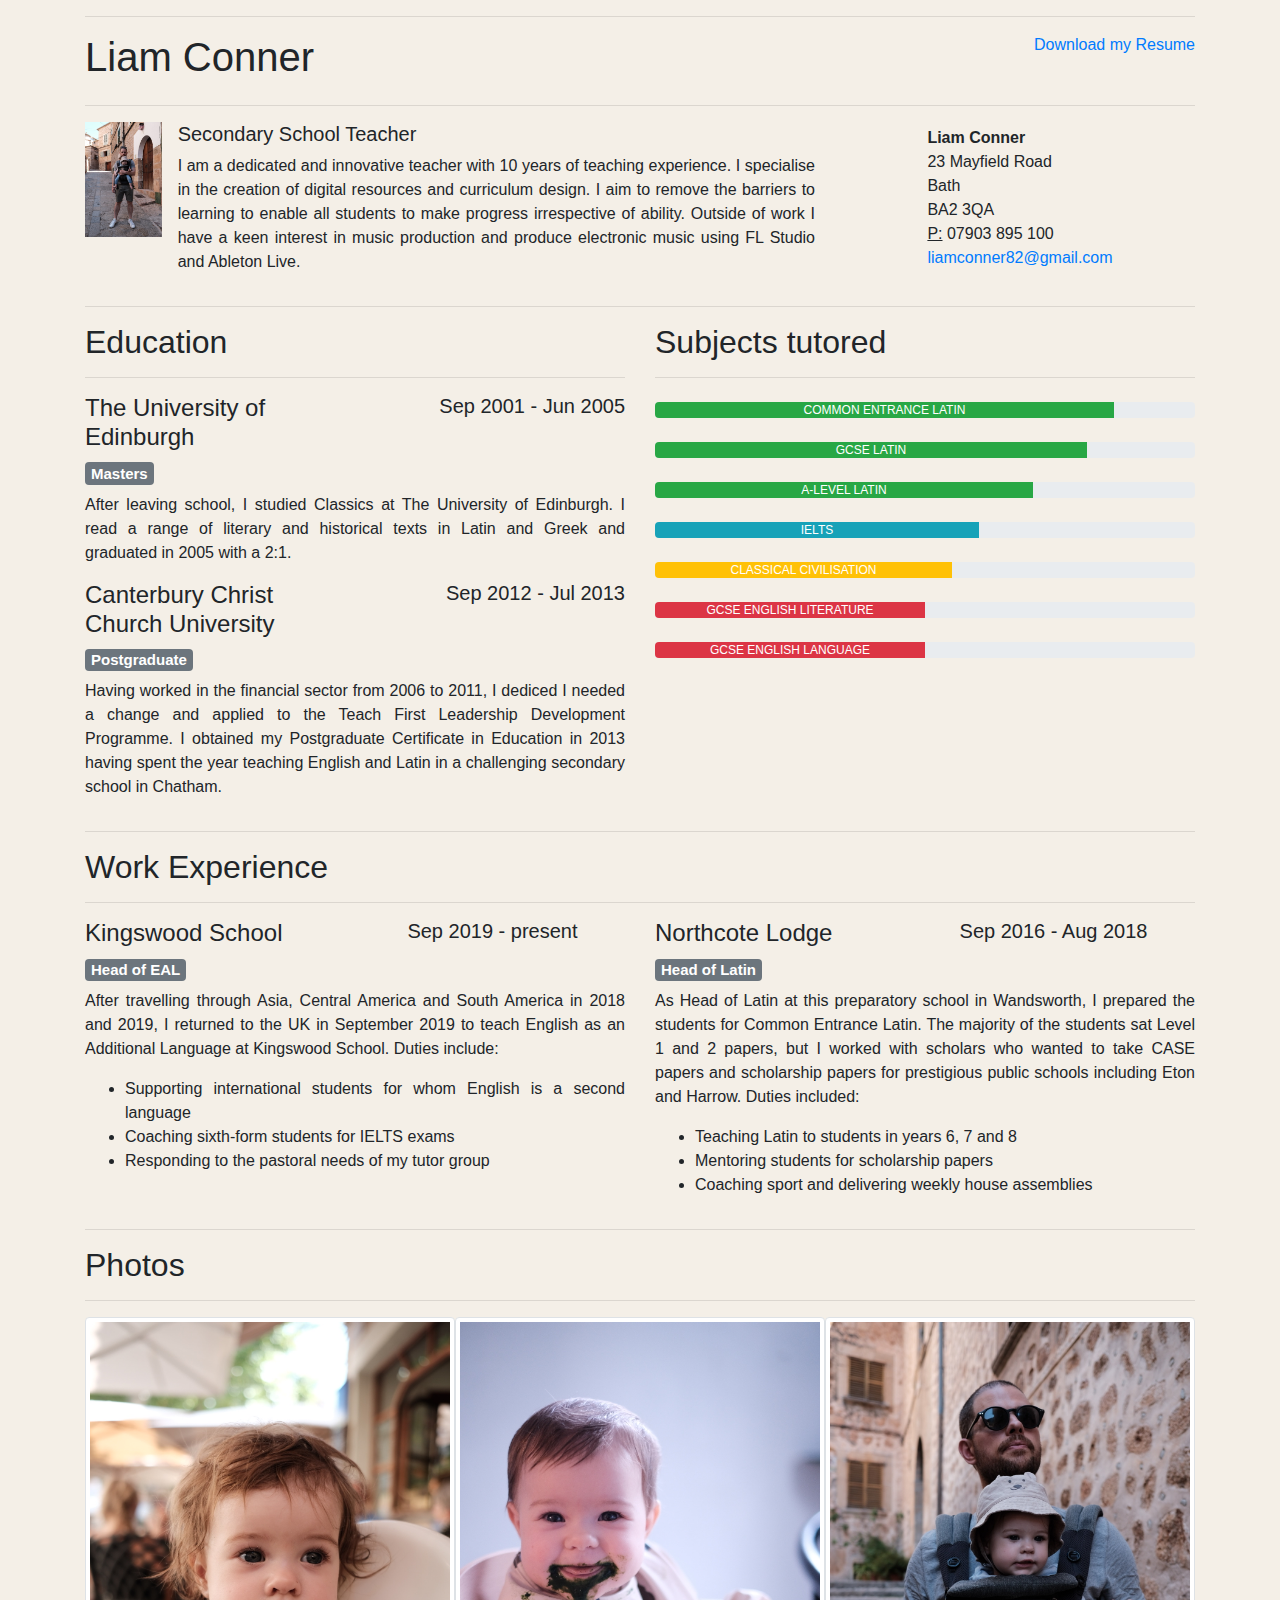
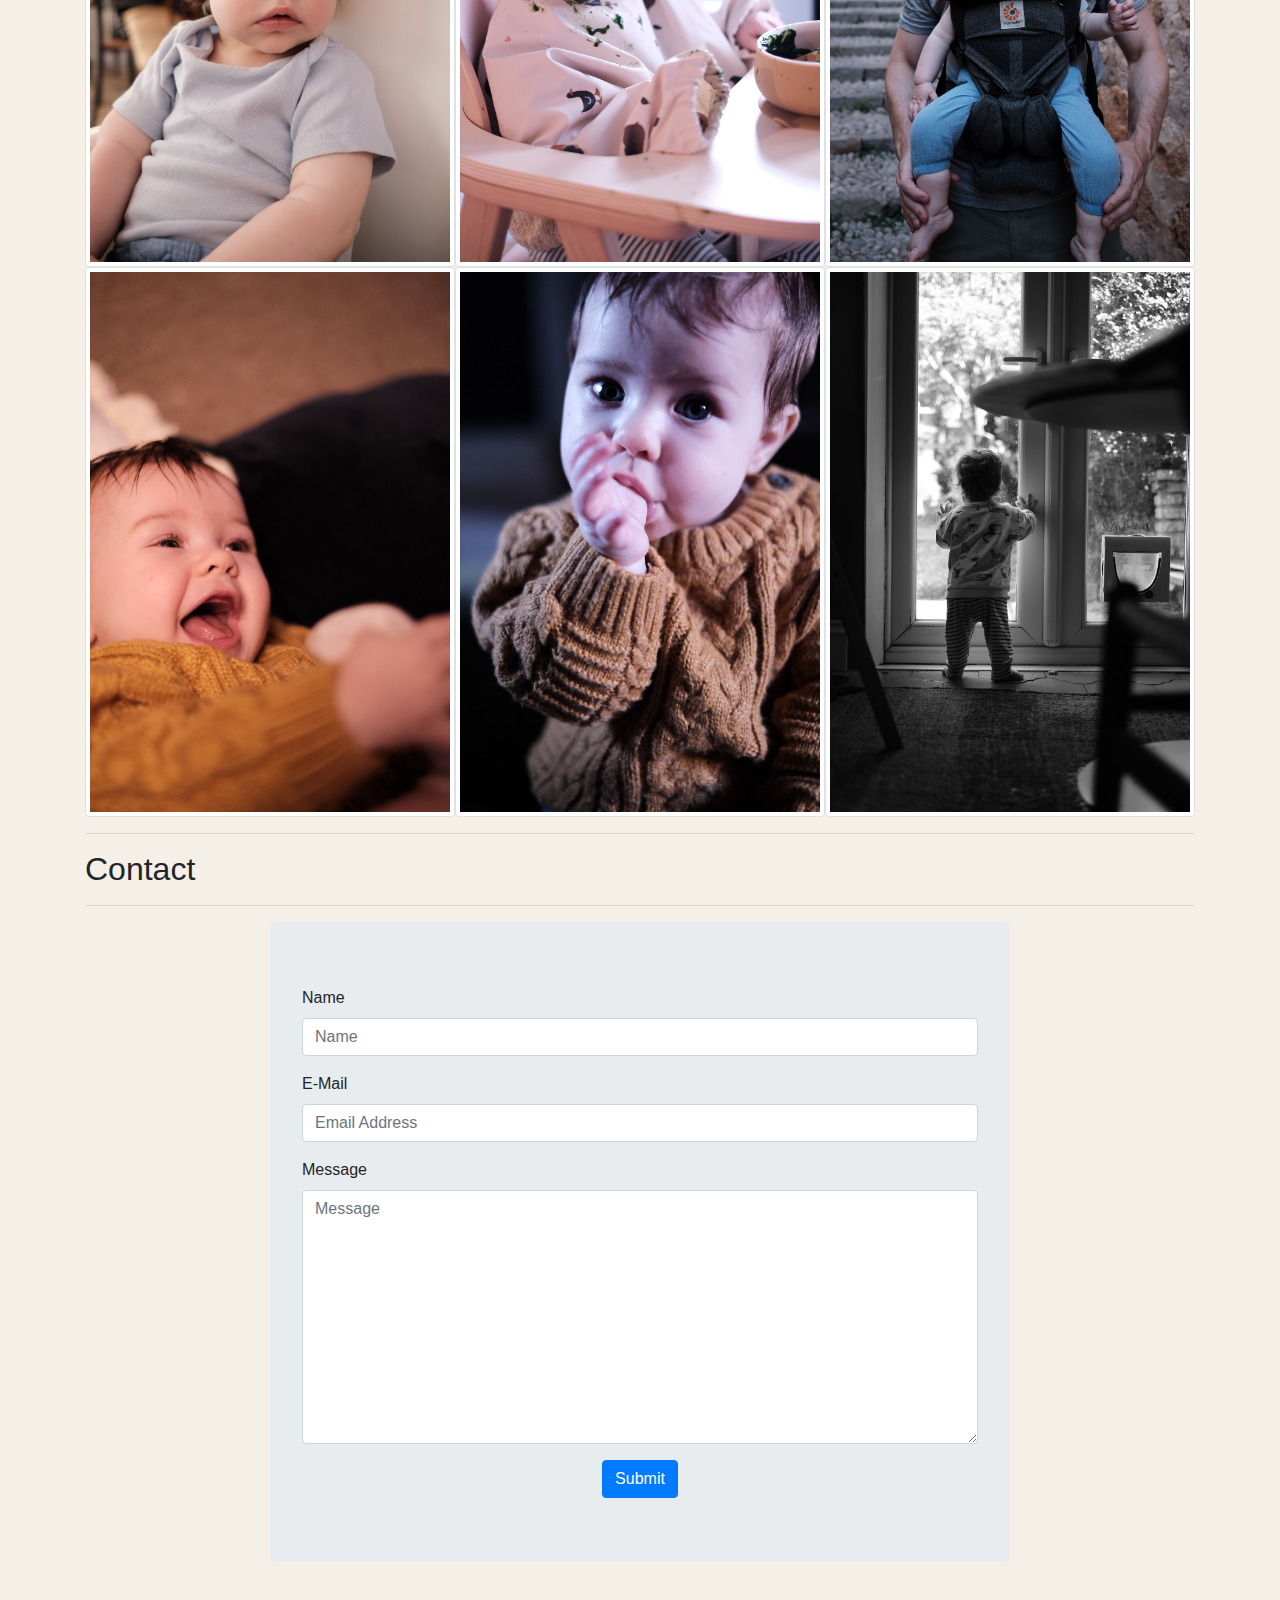
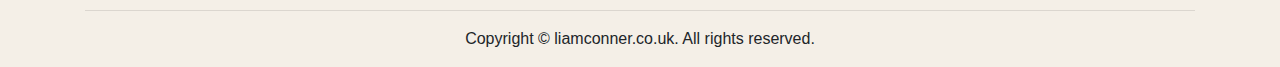
==== commit 0dc054cf: "Rename Liam Conner Resume.html to index.html" ====
--- a/index.html
+++ b/index.html
@@ -23,7 +23,7 @@
       <div class="row">
         <div class="col-md-8 col-sm-12">
           <div class="media">
-            <img class="mr-3" src="images/115X115.gif" alt="Generic placeholder image">
+            <img class="mr-3 img-fluid" src="images/Olive and me Mallorca.JPG" alt="Generic placeholder image">
             <div class="media-body">
               <h5 class="mt-0">Secondary School Teacher</h5>
               I am a dedicated and innovative teacher with 10 years of teaching experience. I specialise in the creation of digital resources and curriculum design. I aim to remove the barriers to learning to enable all students to make progress irrespective of ability. Outside of work I have a keen interest in music production and produce electronic music using FL Studio and Ableton Live.
@@ -139,7 +139,7 @@
       <hr>
       <div class="container">
         <div class="row text-center">
-          <div class="col-sm-4 col-12 p-0"><img class="img-thumbnail"  src="images/Olive and me Mallorca.JPG" alt=""></div>
+          <div class="col-sm-4 col-12 p-0"><img class="img-thumbnail"  src="images/Olive in restaurant.JPG" alt=""></div>
           <div class="col-sm-4 col-12 p-0"><img class="img-thumbnail"  src="images/Olive and spinach.JPG" alt=""></div>
           <div class="col-sm-4 col-12 p-0"><img class="img-thumbnail"  src="images/Olive and me sunglasses.JPG" alt=""></div>
         </div>
